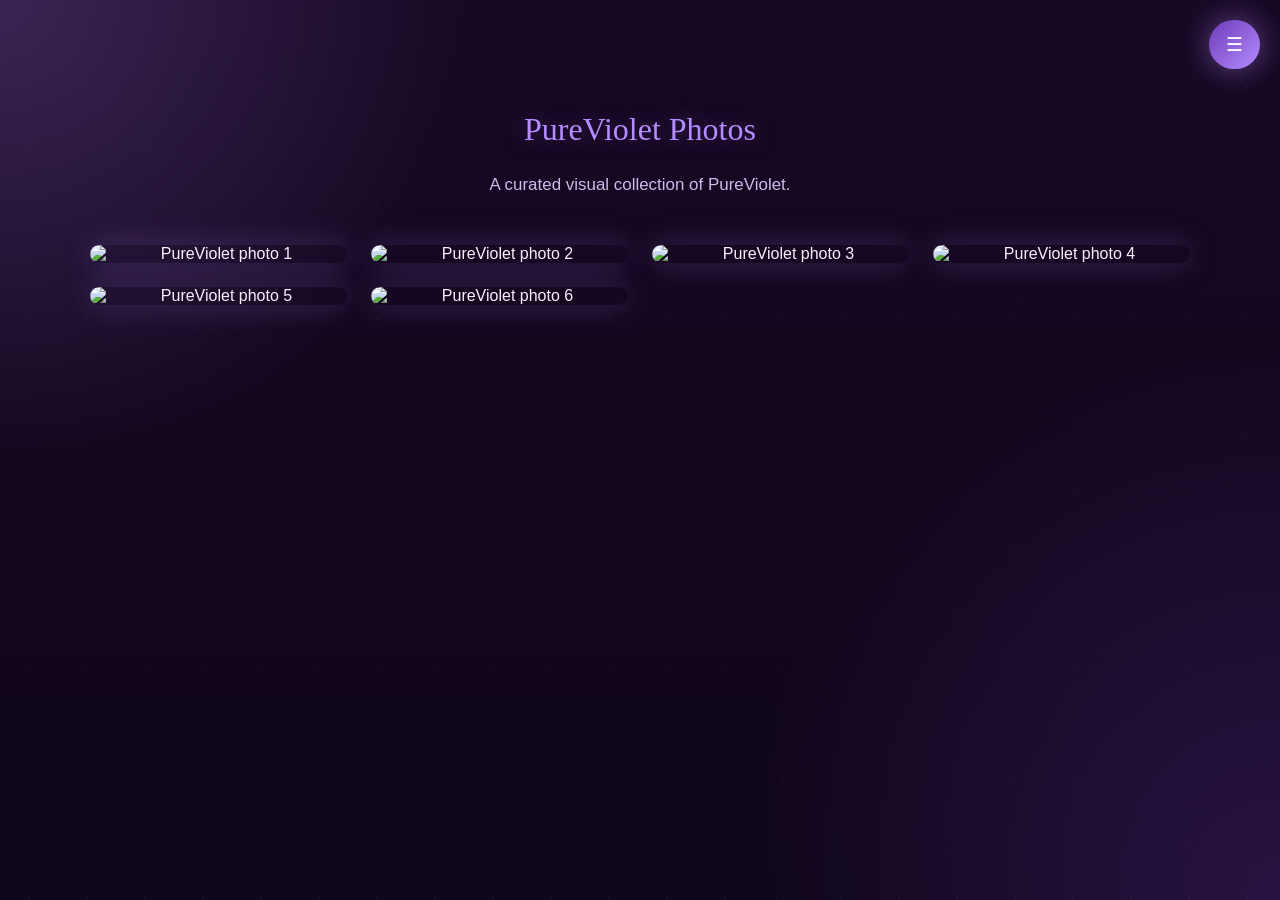
==== photos.html @ 1d648a18 "Create photos.html" ====
<!DOCTYPE html>
<html lang="en">
<head>
  <meta charset="UTF-8">
  <meta name="viewport" content="width=device-width, initial-scale=1.0">
  <title>PureViolet | Photos</title>
  <link rel="stylesheet" href="style.css">
</head>

<body>

<button class="menu-btn" onclick="toggleMenu()">☰</button>

<div class="menu" id="menu">
  <a href="index.html">Home</a>
  <a href="world.html">Gallery</a>
  <a href="world.html#services">Services</a>
  <a href="world.html#bookings">Bookings</a>
  <a href="world.html#location">Location & Availability</a>
  <a href="world.html#contact">Contact Us</a>
</div>

<main class="page">
  <h1>PureViolet Photos</h1>
  <p>
    A curated visual collection of PureViolet.
  </p>

  <div class="gallery">
    <img src="violet1.jpg" alt="PureViolet photo 1">
    <img src="violet2.jpg" alt="PureViolet photo 2">
    <img src="violet3.jpg" alt="PureViolet photo 3">
    <img src="violet4.jpg" alt="PureViolet photo 4">
    <img src="violet5.jpg" alt="PureViolet photo 5">
    <img src="violet6.jpg" alt="PureViolet photo 6">
  </div>
</main>

<script src="script.js"></script>
</body>
</html>
---- style.css ----
:root {
  --bg: #0F061A;
  --deep: #170824;
  --primary: #6E3BB8;
  --secondary: #B58CFF;
  --gold: #F6DD99;
  --text: #F7F1FF;
  --muted: #CDBBEA;
}

* {
  box-sizing: border-box;
  scroll-behavior: smooth;
}

body {
  margin: 0;
  font-family: Arial, sans-serif;
  background:
    radial-gradient(circle at top left, rgba(181,140,255,.22), transparent 30%),
    radial-gradient(circle at bottom right, rgba(110,59,184,.25), transparent 35%),
    linear-gradient(180deg, var(--deep), var(--bg));
  color: var(--text);
  overflow-x: hidden;
}

body::before {
  content: "";
  position: fixed;
  inset: 0;
  background-image: radial-gradient(circle, rgba(255,255,255,.4) 1px, transparent 1px);
  background-size: 58px 58px;
  opacity: .08;
  animation: sparkleMove 18s linear infinite;
  pointer-events: none;
}

@keyframes sparkleMove {
  from { transform: translateY(0); }
  to { transform: translateY(-120px); }
}

.page {
  min-height: 100vh;
  padding: 90px 22px;
  text-align: center;
  animation: fadeUp .9s ease both;
}

@keyframes fadeUp {
  from { opacity: 0; transform: translateY(24px); }
  to { opacity: 1; transform: translateY(0); }
}

h1, h2 {
  font-family: Georgia, serif;
  font-weight: 400;
  color: var(--secondary);
  text-shadow: 0 0 24px rgba(181,140,255,.35);
}

.logo {
  width: min(85vw, 380px);
  border-radius: 28px;
  box-shadow: 0 0 50px rgba(181,140,255,.4);
  animation: glowPulse 4s ease-in-out infinite;
}

@keyframes glowPulse {
  0%, 100% { box-shadow: 0 0 40px rgba(181,140,255,.35); }
  50% { box-shadow: 0 0 85px rgba(181,140,255,.75); }
}

.menu-btn {
  position: fixed;
  top: 20px;
  right: 20px;
  z-index: 1000;
  background: linear-gradient(135deg, var(--primary), var(--secondary));
  border: none;
  padding: 13px 17px;
  border-radius: 999px;
  color: white;
  font-size: 19px;
  cursor: pointer;
  box-shadow: 0 0 30px rgba(181,140,255,.5);
}

.menu {
  display: none;
  position: fixed;
  top: 75px;
  right: 20px;
  z-index: 999;
  background: rgba(15, 6, 26, .92);
  backdrop-filter: blur(16px);
  padding: 22px;
  border-radius: 22px;
  border: 1px solid rgba(181,140,255,.35);
  box-shadow: 0 0 45px rgba(181,140,255,.3);
  animation: menuDrop .25s ease both;
}

@keyframes menuDrop {
  from { opacity: 0; transform: translateY(-10px) scale(.96); }
  to { opacity: 1; transform: translateY(0) scale(1); }
}

.menu a {
  display: block;
  color: white;
  text-decoration: none;
  margin: 13px 0;
}

.menu a:hover {
  color: var(--gold);
}

p {
  max-width: 760px;
  margin: 18px auto;
  color: var(--muted);
  line-height: 1.8;
  font-size: 1.06rem;
}

.button {
  display: inline-block;
  margin-top: 25px;
  padding: 15px 34px;
  border-radius: 999px;
  background: linear-gradient(135deg, var(--primary), var(--secondary));
  color: white;
  text-decoration: none;
  font-weight: bold;
  box-shadow: 0 0 35px rgba(181,140,255,.5);
  transition: .25s ease;
}

.button:hover {
  transform: translateY(-4px) scale(1.04);
  box-shadow: 0 0 60px rgba(181,140,255,.8);
}

.gallery {
  display: grid;
  grid-template-columns: repeat(auto-fit, minmax(220px, 1fr));
  gap: 24px;
  max-width: 1100px;
  margin: 45px auto 0;
}

.gallery img {
  width: 100%;
  border-radius: 26px;
  box-shadow: 0 0 30px rgba(181,140,255,.25);
  transition: .35s ease;
}

.gallery img:hover {
  transform: scale(1.05) translateY(-8px);
  box-shadow: 0 0 60px rgba(181,140,255,.6);
}

.gold {
  color: var(--gold);
}
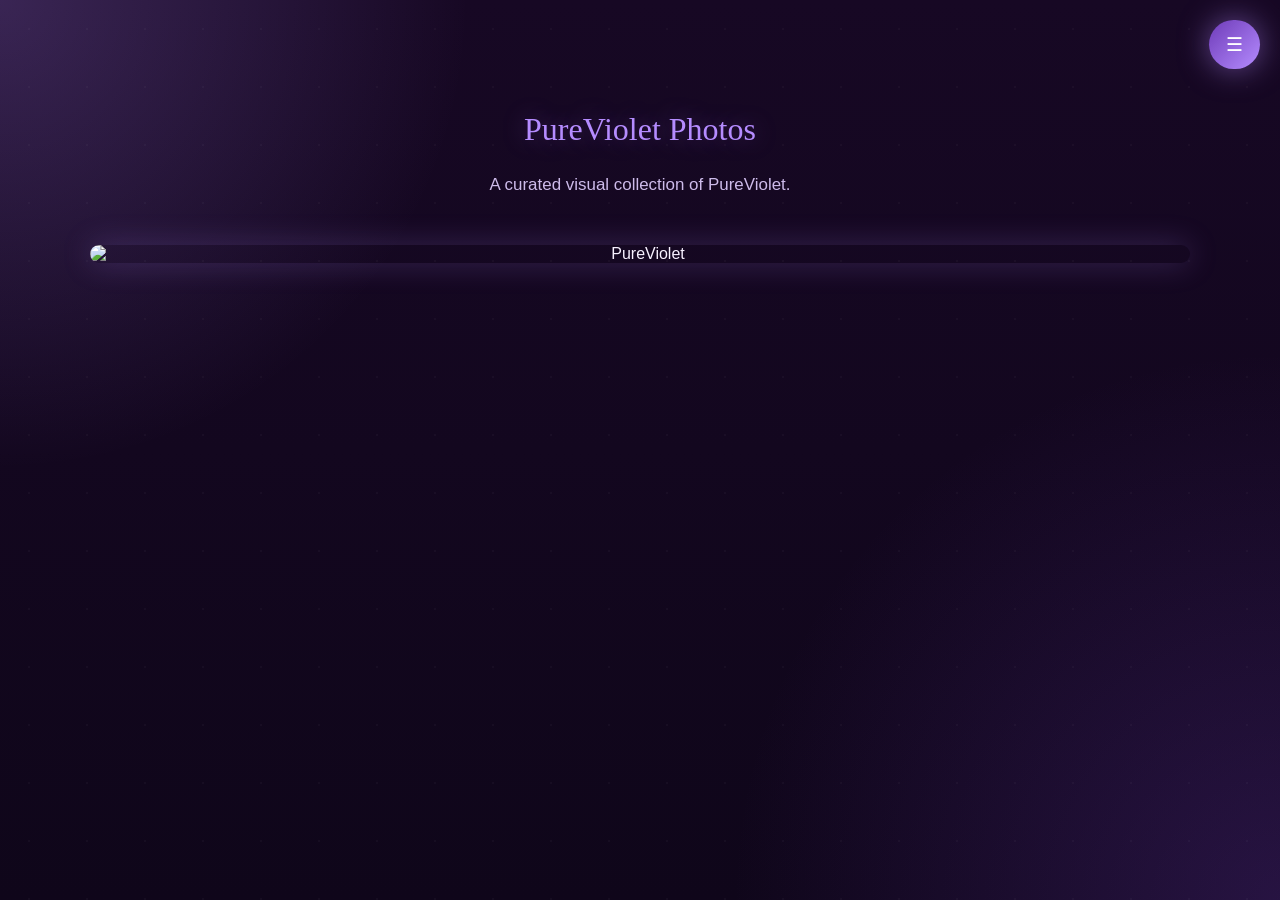
==== commit 59b6fe56: "Update photos.html" ====
--- a/photos.html
+++ b/photos.html
@@ -27,12 +27,7 @@
   </p>
 
   <div class="gallery">
-    <img src="violet1.jpg" alt="PureViolet photo 1">
-    <img src="violet2.jpg" alt="PureViolet photo 2">
-    <img src="violet3.jpg" alt="PureViolet photo 3">
-    <img src="violet4.jpg" alt="PureViolet photo 4">
-    <img src="violet5.jpg" alt="PureViolet photo 5">
-    <img src="violet6.jpg" alt="PureViolet photo 6">
+    <img src="Chibi 1.jpg" alt="PureViolet">
   </div>
 </main>
 
--- a/style.css
+++ b/style.css
@@ -87,7 +87,6 @@
 }
 
 .menu {
-  display: none;
   position: fixed;
   top: 75px;
   right: 20px;
@@ -98,12 +97,16 @@
   border-radius: 22px;
   border: 1px solid rgba(181,140,255,.35);
   box-shadow: 0 0 45px rgba(181,140,255,.3);
-  animation: menuDrop .25s ease both;
-}
-
-@keyframes menuDrop {
-  from { opacity: 0; transform: translateY(-10px) scale(.96); }
-  to { opacity: 1; transform: translateY(0) scale(1); }
+  opacity: 0;
+  pointer-events: none;
+  transform: translateX(25px) scale(.96);
+  transition: .3s ease;
+}
+
+.menu.open {
+  opacity: 1;
+  pointer-events: auto;
+  transform: translateX(0) scale(1);
 }
 
 .menu a {
@@ -113,8 +116,16 @@
   margin: 13px 0;
 }
 
-.menu a:hover {
-  color: var(--gold);
+.menu a:hover,
+.menu a.active {
+  color: var(--gold);
+  text-shadow: 0 0 12px rgba(246,221,153,.6);
+}
+
+.menu hr {
+  border: none;
+  border-top: 1px solid rgba(255,255,255,0.1);
+  margin: 12px 0;
 }
 
 p {
@@ -123,6 +134,10 @@
   color: var(--muted);
   line-height: 1.8;
   font-size: 1.06rem;
+}
+
+.gold {
+  color: var(--gold);
 }
 
 .button {
@@ -143,6 +158,62 @@
   box-shadow: 0 0 60px rgba(181,140,255,.8);
 }
 
+.discreet {
+  font-size: 0.9rem;
+  opacity: 0.65;
+  letter-spacing: 0.5px;
+  margin-top: 25px;
+  font-style: italic;
+}
+
+.location-card {
+  max-width: 620px;
+  margin: 35px auto 0;
+  padding: 34px 26px;
+  border-radius: 28px;
+  background: rgba(255,255,255,0.045);
+  border: 1px solid rgba(181,140,255,0.28);
+  box-shadow:
+    0 0 35px rgba(181,140,255,0.22),
+    inset 0 0 25px rgba(181,140,255,0.05);
+  backdrop-filter: blur(14px);
+  animation: floatGlow 4s ease-in-out infinite;
+}
+
+@keyframes floatGlow {
+  0%, 100% {
+    transform: translateY(0);
+    box-shadow: 0 0 35px rgba(181,140,255,0.22);
+  }
+  50% {
+    transform: translateY(-10px);
+    box-shadow: 0 0 65px rgba(181,140,255,0.45);
+  }
+}
+
+.location-card::before {
+  content: "📍";
+  display: block;
+  font-size: 2rem;
+  margin-bottom: 10px;
+  filter: drop-shadow(0 0 12px rgba(181,140,255,.7));
+}
+
+.location-address {
+  color: var(--gold);
+  font-size: 1.15rem;
+  letter-spacing: 0.5px;
+}
+
+.contact-link {
+  color: var(--secondary);
+  text-decoration: none;
+}
+
+.contact-link:hover {
+  color: var(--gold);
+}
+
 .gallery {
   display: grid;
   grid-template-columns: repeat(auto-fit, minmax(220px, 1fr));
@@ -162,7 +233,3 @@
   transform: scale(1.05) translateY(-8px);
   box-shadow: 0 0 60px rgba(181,140,255,.6);
 }
-
-.gold {
-  color: var(--gold);
-}
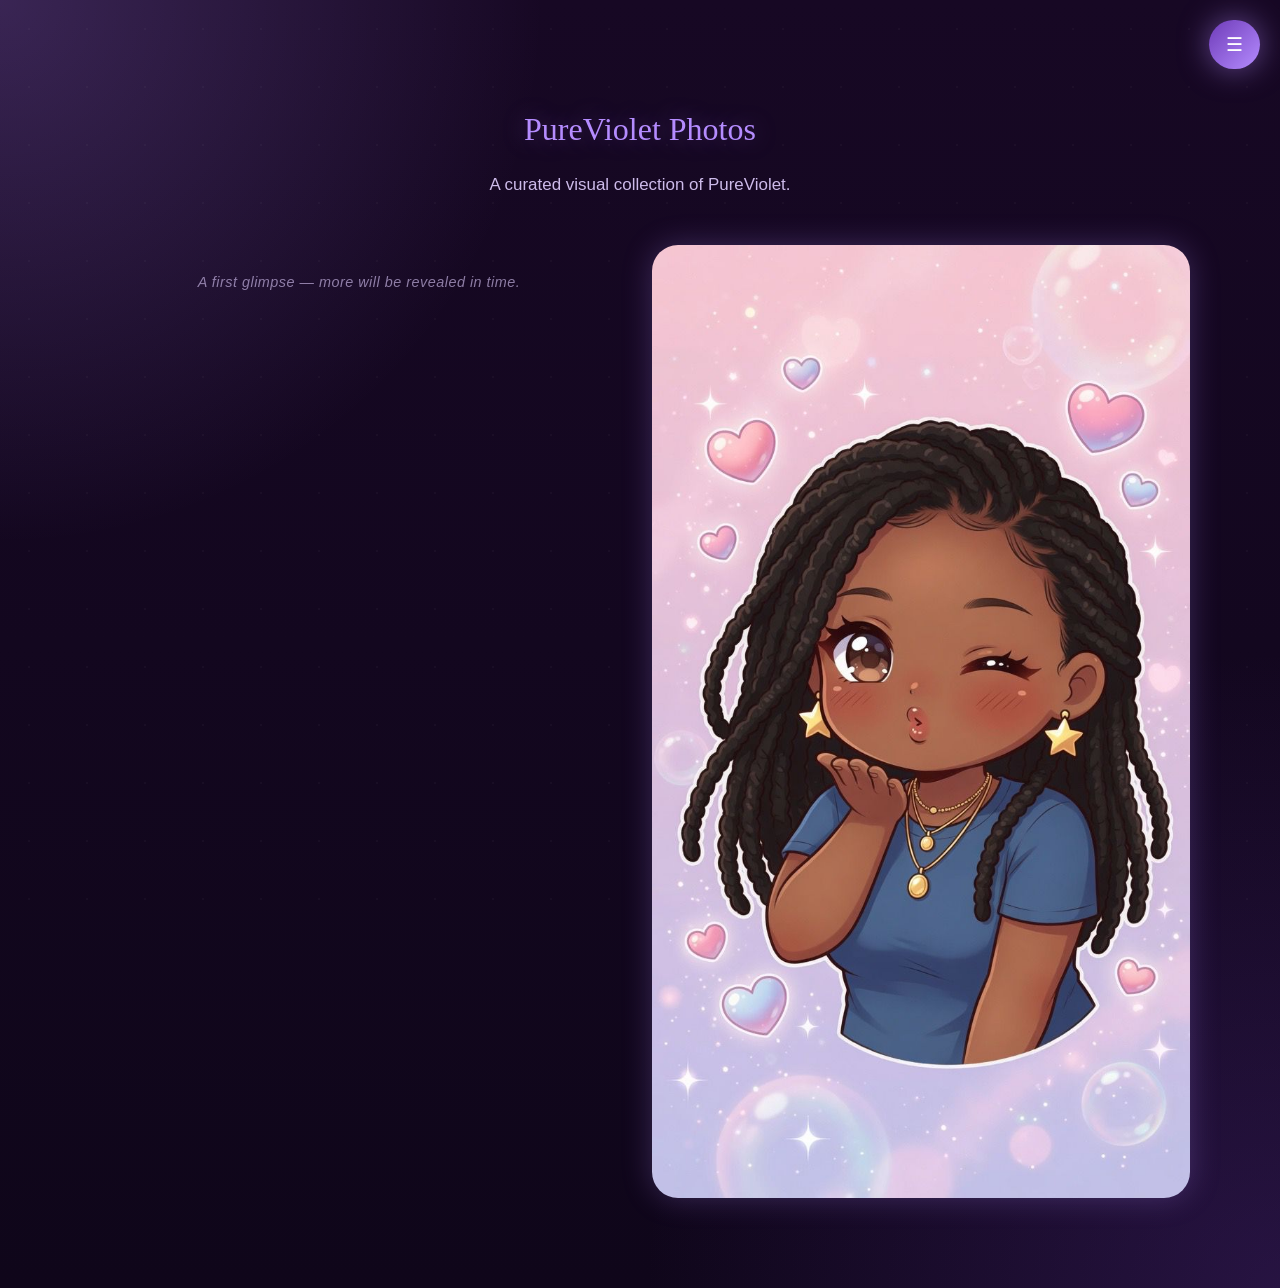
==== commit 429b00ef: "Update photos.html" ====
--- a/photos.html
+++ b/photos.html
@@ -27,6 +27,9 @@
   </p>
 
   <div class="gallery">
+    <p class="discreet">
+  A first glimpse — more will be revealed in time.
+</p>
     <img src="Chibi 1.jpg" alt="PureViolet">
   </div>
 </main>
